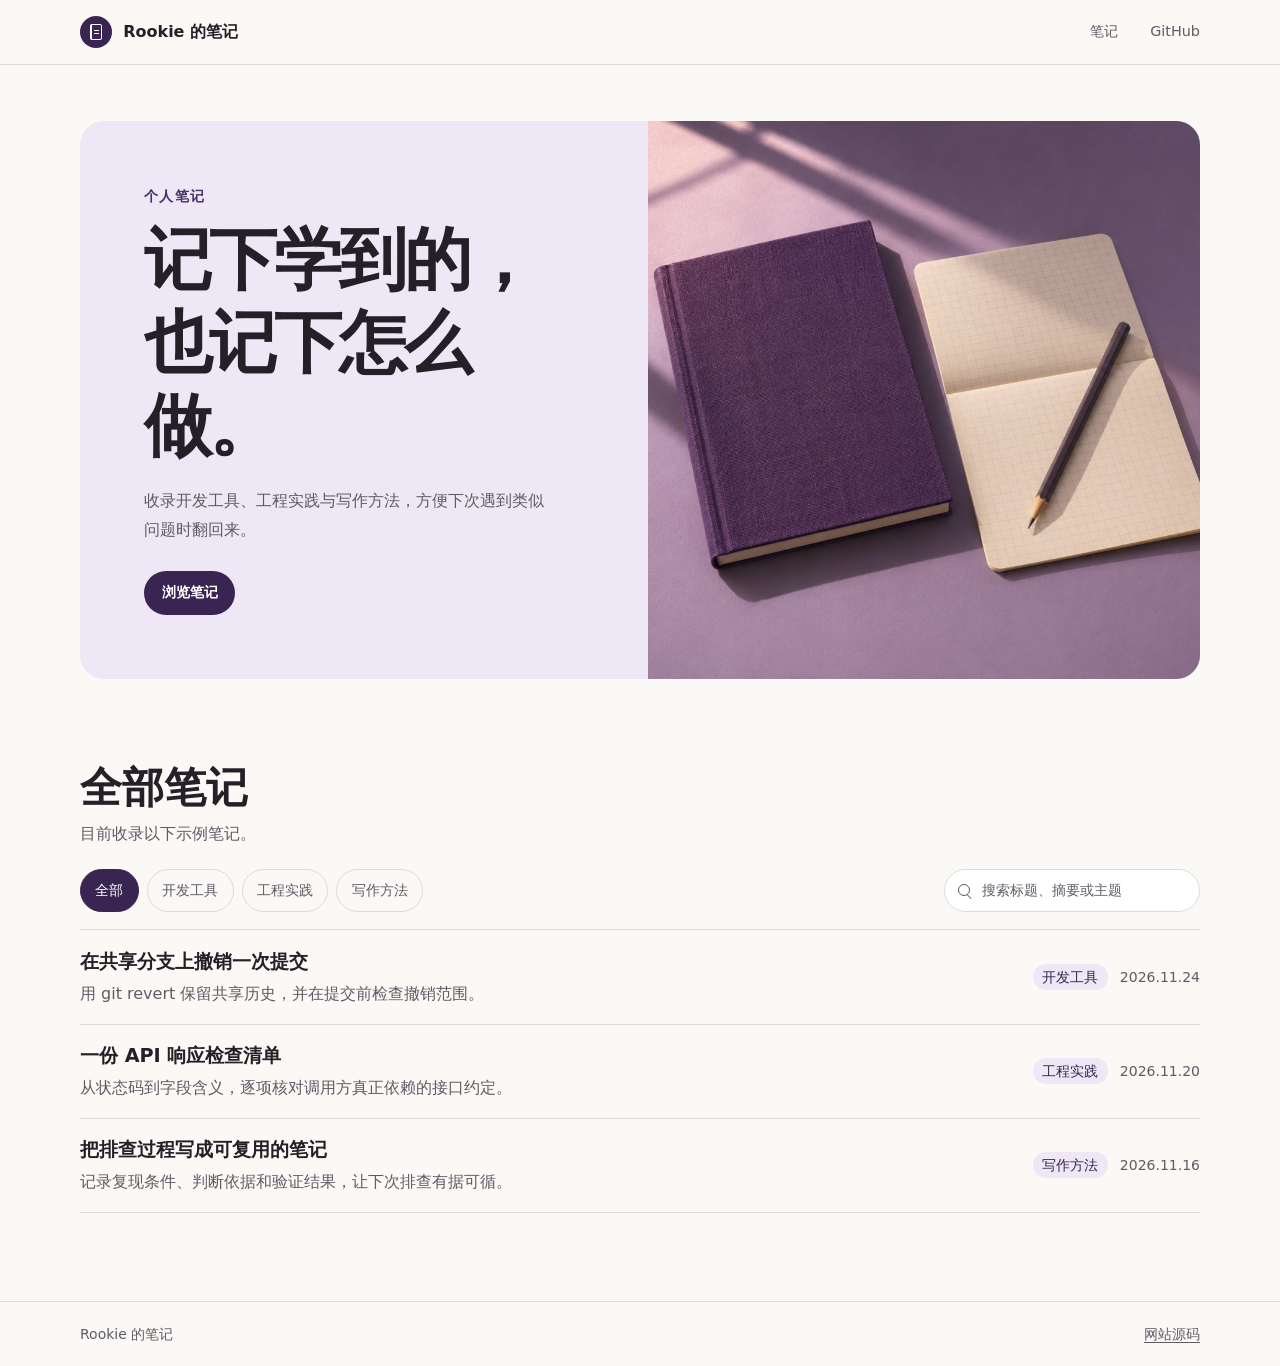
==== index.html @ bf20421d "Replace template homepage with a personal notes site" ====
<!doctype html>
<html lang="zh-CN">
<head>
  <meta charset="utf-8">
  <meta name="viewport" content="width=device-width, initial-scale=1">
  <meta name="description" content="Rookie 的个人笔记，收录开发工具、工程实践与写作方法。">
  <title>Rookie 的笔记</title>
  <link rel="stylesheet" href="assets/notes.css">
  <script src="assets/notes.js" defer></script>
</head>
<body>
  <a class="skip-link" href="#main-content">跳到主要内容</a>
  <header class="topbar">
    <div class="shell topbar-inner">
      <a class="brand" href="index.html" aria-current="page">
        <span class="brand-mark" aria-hidden="true"></span>
        <span>Rookie 的笔记</span>
      </a>
      <nav class="topnav" aria-label="主导航">
        <a href="#notes">笔记</a>
        <a href="https://github.com/rookiefyy/rookiefyy.github.io">GitHub</a>
      </nav>
    </div>
  </header>

  <main id="main-content" class="shell">
    <section class="hero" aria-labelledby="site-title">
      <div class="hero-copy">
        <p class="hero-kicker">个人笔记</p>
        <h1 id="site-title">记下学到的，<br>也记下怎么做。</h1>
        <p class="hero-description">收录开发工具、工程实践与写作方法，方便下次遇到类似问题时翻回来。</p>
        <a class="hero-link" href="#notes">浏览笔记</a>
      </div>
      <div class="hero-image">
        <img src="assets/notebook-cover.jpg" alt="" width="1200" height="900" fetchpriority="high">
      </div>
    </section>

    <section class="notes-section" id="notes" aria-labelledby="notes-title">
      <div class="section-heading">
        <h2 id="notes-title">全部笔记</h2>
        <p>目前收录以下示例笔记。</p>
      </div>

      <div class="note-controls" hidden>
        <div class="topic-filters" role="group" aria-label="按主题筛选">
          <button type="button" data-topic="" aria-pressed="true">全部</button>
          <button type="button" data-topic="开发工具" aria-pressed="false">开发工具</button>
          <button type="button" data-topic="工程实践" aria-pressed="false">工程实践</button>
          <button type="button" data-topic="写作方法" aria-pressed="false">写作方法</button>
        </div>
        <label class="search-box">
          <span class="search-icon" aria-hidden="true"></span>
          <span class="visually-hidden">搜索笔记</span>
          <input type="search" placeholder="搜索标题、摘要或主题">
        </label>
      </div>

      <p class="visually-hidden" id="results-status" role="status"></p>
      <ul class="note-list">
        <li class="note-item">
          <a class="note-link" href="notes/git-safe-rollback.html">
            <span class="note-copy">
              <span class="note-title">在共享分支上撤销一次提交</span>
              <span class="note-summary">用 git revert 保留共享历史，并在提交前检查撤销范围。</span>
            </span>
            <span class="note-meta">
              <span class="topic-label">开发工具</span>
              <time datetime="2026-11-24">2026.11.24</time>
            </span>
          </a>
        </li>
        <li class="note-item">
          <a class="note-link" href="notes/api-response-checklist.html">
            <span class="note-copy">
              <span class="note-title">一份 API 响应检查清单</span>
              <span class="note-summary">从状态码到字段含义，逐项核对调用方真正依赖的接口约定。</span>
            </span>
            <span class="note-meta">
              <span class="topic-label">工程实践</span>
              <time datetime="2026-11-20">2026.11.20</time>
            </span>
          </a>
        </li>
        <li class="note-item">
          <a class="note-link" href="notes/write-reusable-notes.html">
            <span class="note-copy">
              <span class="note-title">把排查过程写成可复用的笔记</span>
              <span class="note-summary">记录复现条件、判断依据和验证结果，让下次排查有据可循。</span>
            </span>
            <span class="note-meta">
              <span class="topic-label">写作方法</span>
              <time datetime="2026-11-16">2026.11.16</time>
            </span>
          </a>
        </li>
      </ul>
      <p class="empty-state" hidden>没有找到匹配的笔记。试试其他关键词或主题。</p>
    </section>
  </main>

  <footer class="site-footer">
    <div class="shell footer-inner"><span>Rookie 的笔记</span><a href="https://github.com/rookiefyy/rookiefyy.github.io">网站源码</a></div>
  </footer>
</body>
</html>
---- assets/notes.css ----
:root {
  color-scheme: light;
  --paper: #faf9f6;
  --ink: #232027;
  --muted: #605a65;
  --line: #ded9e0;
  --purple: #493469;
  --purple-dark: #392452;
  --lavender: #eee8f6;
  --reading: "Noto Serif CJK SC", "Source Han Serif SC", "Songti SC", SimSun, serif;
  font-family: system-ui, "PingFang SC", "Microsoft YaHei", sans-serif;
  line-height: 1.6;
}

*, *::before, *::after {
  box-sizing: border-box;
}

body {
  min-height: 100vh;
  margin: 0;
  display: flex;
  flex-direction: column;
  background: var(--paper);
  color: var(--ink);
}

main {
  flex: 1;
}

a {
  color: inherit;
  text-underline-offset: 0.22em;
}

button, input {
  font: inherit;
}

:focus-visible,
.search-box:focus-within {
  outline: 2px solid var(--purple);
  outline-offset: 3px;
}

.shell {
  width: min(70rem, calc(100% - 3rem));
  margin-inline: auto;
}

.visually-hidden,
.skip-link:not(:focus) {
  position: absolute;
  width: 1px;
  height: 1px;
  padding: 0;
  margin: -1px;
  overflow: hidden;
  clip-path: inset(50%);
  white-space: nowrap;
  border: 0;
}

.skip-link:focus {
  position: absolute;
  z-index: 1;
  top: 0.75rem;
  left: 0.75rem;
  padding: 0.45rem 0.75rem;
  background: var(--paper);
  color: var(--purple);
}

.topbar {
  border-bottom: 1px solid var(--line);
}

.topbar-inner,
.footer-inner {
  display: flex;
  justify-content: space-between;
  align-items: center;
  gap: 1rem;
  min-height: 4rem;
}

.brand,
.topnav {
  display: flex;
  align-items: center;
}

.brand {
  gap: 0.7rem;
  font-weight: 680;
  text-decoration: none;
}

.brand-mark {
  display: grid;
  width: 2rem;
  height: 2rem;
  flex: 0 0 2rem;
  place-items: center;
  border-radius: 50%;
  background: var(--purple-dark);
  color: #fff;
}

.brand-mark::before {
  grid-area: 1 / 1;
  width: 0.75rem;
  height: 0.94rem;
  border: 1px solid;
  border-left-width: 2px;
  border-radius: 2px;
  content: "";
}

.brand-mark::after {
  grid-area: 1 / 1;
  width: 0.33rem;
  height: 0.23rem;
  margin-left: 0.08rem;
  border-block: 1px solid;
  content: "";
}

.topnav {
  gap: clamp(1rem, 3vw, 2rem);
  font-size: 0.9rem;
  color: var(--muted);
}

.topnav a {
  text-decoration: none;
}

.topnav a:hover,
.footer-inner a:hover {
  color: var(--purple);
  text-decoration: underline;
}

.hero {
  display: grid;
  grid-template-columns: 1.03fr 1fr;
  min-height: 23rem;
  margin-top: clamp(1.5rem, 5vw, 3.5rem);
  overflow: hidden;
  border-radius: 1.5rem;
  background: var(--lavender);
}

.hero-copy {
  align-self: center;
  padding: clamp(2rem, 5vw, 4.5rem);
}

.hero-kicker {
  margin: 0 0 0.75rem;
  color: var(--purple);
  font-size: 0.9rem;
  font-weight: 650;
  letter-spacing: 0.09em;
}

.hero h1,
.section-heading h2,
.article h1 {
  margin: 0;
  font-family: var(--reading);
  font-weight: 700;
  line-height: 1.22;
}

.hero h1 {
  font-size: clamp(2.5rem, 5.3vw, 4.3rem);
  letter-spacing: -0.045em;
}

.hero-description {
  max-width: 25rem;
  margin: 1.15rem 0 1.65rem;
  color: var(--muted);
  line-height: 1.8;
}

.hero-link {
  display: inline-flex;
  align-items: center;
  min-height: 2.75rem;
  padding: 0.45rem 1.1rem;
  border-radius: 100vmax;
  background: var(--purple-dark);
  color: #fff;
  font-size: 0.9rem;
  font-weight: 620;
  text-decoration: none;
}

.hero-link:hover {
  background: var(--purple);
}

.hero-image {
  position: relative;
  min-width: 0;
  min-height: 100%;
  margin: 0;
  background: #cfc1e4;
}

.hero-image img,
img.hero-image {
  display: block;
  width: 100%;
  height: 100%;
  object-fit: cover;
}

.hero-image img {
  position: absolute;
  inset: 0;
}

.notes-section {
  padding-block: clamp(2.75rem, 7vw, 5.25rem) clamp(3rem, 7vw, 5.5rem);
}

.section-heading h2 {
  font-size: clamp(1.75rem, 3.5vw, 2.6rem);
}

.section-heading p {
  margin: 0.5rem 0 0;
  color: var(--muted);
}

.note-controls {
  display: flex;
  justify-content: space-between;
  flex-wrap: wrap;
  gap: 0.85rem 1.25rem;
  margin-block: 1.35rem 1.1rem;
}

.note-controls[hidden] {
  display: none;
}

.topic-filters {
  display: flex;
  flex-wrap: wrap;
  gap: 0.5rem;
}

.topic-filters button,
.search-box {
  min-height: 2.7rem;
  border: 1px solid var(--line);
  border-radius: 100vmax;
  background: transparent;
  color: var(--muted);
  font-size: 0.9rem;
}

.topic-filters button {
  padding: 0.35rem 0.9rem;
  cursor: pointer;
}

.topic-filters button:hover {
  border-color: var(--purple);
  color: var(--purple);
}

.topic-filters button[aria-pressed="true"] {
  border-color: var(--purple-dark);
  background: var(--purple-dark);
  color: #fff;
}

.search-box {
  display: flex;
  align-items: center;
  gap: 0.6rem;
  width: min(100%, 16rem);
  padding-inline: 0.8rem;
  background: #fff;
}

.search-icon {
  position: relative;
  width: 0.78rem;
  height: 0.78rem;
  flex: 0 0 0.78rem;
  margin-right: 0.15rem;
  border: 1.5px solid;
  border-radius: 50%;
}

.search-icon::after {
  position: absolute;
  top: 88%;
  left: 79%;
  width: 0.35rem;
  border-bottom: 1.5px solid;
  transform: rotate(45deg);
  transform-origin: left center;
  content: "";
}

.search-box input {
  width: 100%;
  min-width: 0;
  padding: 0.42rem 0;
  border: 0;
  background: transparent;
  color: var(--ink);
}

.search-box input:focus {
  outline: none;
}

.search-box input::placeholder {
  color: var(--muted);
}

.note-list {
  margin: 0;
  padding: 0;
  border-top: 1px solid var(--line);
  list-style: none;
}

.note-item {
  border-bottom: 1px solid var(--line);
}

.note-link {
  display: grid;
  grid-template-columns: minmax(0, 1fr) auto;
  align-items: center;
  gap: 1rem;
  padding-block: 1.05rem;
  text-decoration: none;
}

.note-copy {
  display: grid;
  gap: 0.2rem;
}

.note-title {
  font-size: clamp(1.06rem, 2vw, 1.2rem);
  font-weight: 660;
}

.note-link:hover .note-title {
  color: var(--purple);
  text-decoration: underline;
}

.note-summary,
.empty-state {
  color: var(--muted);
}

.note-meta,
.article-meta {
  display: flex;
  flex-wrap: wrap;
  align-items: center;
  gap: 0.5rem 0.75rem;
  color: var(--muted);
  font-size: 0.875rem;
  font-variant-numeric: tabular-nums;
}

.topic-label {
  padding: 0.1rem 0.6rem;
  border-radius: 100vmax;
  background: var(--lavender);
  color: var(--purple-dark);
  white-space: nowrap;
}

.empty-state {
  margin: 0;
  padding: 1rem 0;
  border-bottom: 1px solid var(--line);
}

.article {
  width: min(100%, 45rem);
  margin-inline: auto;
  padding-block: clamp(2rem, 7vw, 5rem);
}

.article-back,
.article-return a {
  color: var(--purple);
  font-weight: 620;
}

.article-header {
  padding-bottom: 1.5rem;
  border-bottom: 1px solid var(--line);
}

.article h1 {
  margin-top: 0.8rem;
  font-size: clamp(2rem, 5vw, 3.35rem);
  overflow-wrap: anywhere;
}

.article-intro {
  margin: 1rem 0 0;
  color: var(--muted);
  font-size: 1.08rem;
}

.article-body {
  line-height: 1.85;
}

.article-body h2 {
  margin: 1.85rem 0 0.5rem;
  font-size: 1.27rem;
  line-height: 1.4;
}

.article-body p,
.article-body ul,
.article-body ol {
  margin: 0.6rem 0 0;
}

.article-body li + li {
  margin-top: 0.25rem;
}

.article-body a {
  color: var(--purple);
}

.article-body pre {
  overflow-x: auto;
  padding: 0.9rem 1.05rem;
  border: 1px solid var(--line);
  border-radius: 0.65rem;
  background: #f1edf6;
  font-size: 0.9rem;
  line-height: 1.6;
}

.article-body :not(pre) > code {
  padding: 0.04em 0.22em;
  border-radius: 0.2rem;
  background: var(--lavender);
}

.article-return {
  margin-top: 2rem;
  padding-top: 1rem;
  border-top: 1px solid var(--line);
}

.site-footer {
  border-top: 1px solid var(--line);
  color: var(--muted);
  font-size: 0.875rem;
}

@media (max-width: 44rem) {
  .shell {
    width: calc(100% - 2rem);
  }

  .hero {
    grid-template-columns: minmax(0, 1fr);
    min-height: auto;
    border-radius: 1.05rem;
  }

  .hero-copy {
    padding: 1.65rem;
  }

  .hero-image {
    min-height: 0;
    aspect-ratio: 16 / 8;
  }

  .note-link {
    grid-template-columns: minmax(0, 1fr);
    gap: 0.55rem;
  }
}

@media (max-width: 27rem) {
  .search-box {
    width: 100%;
  }
}
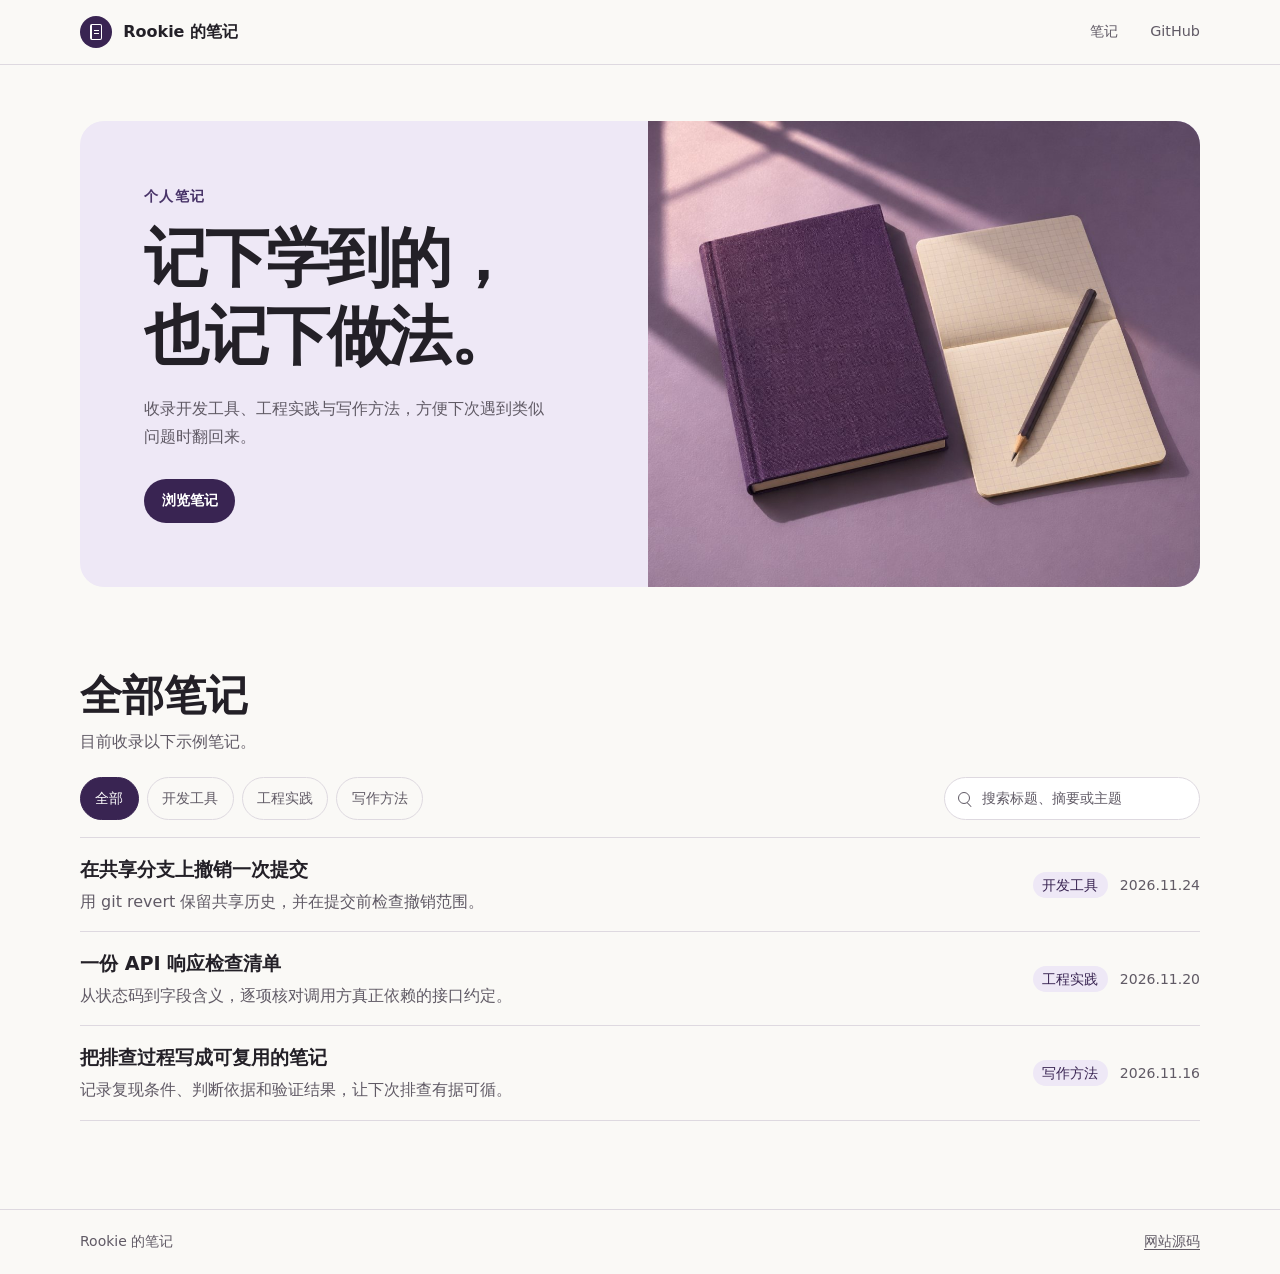
==== commit 599089dd: "Keep the notes homepage headline on two lines" ====
--- a/index.html
+++ b/index.html
@@ -27,7 +27,7 @@
     <section class="hero" aria-labelledby="site-title">
       <div class="hero-copy">
         <p class="hero-kicker">个人笔记</p>
-        <h1 id="site-title">记下学到的，<br>也记下怎么做。</h1>
+        <h1 id="site-title">记下学到的，<br>也记下做法。</h1>
         <p class="hero-description">收录开发工具、工程实践与写作方法，方便下次遇到类似问题时翻回来。</p>
         <a class="hero-link" href="#notes">浏览笔记</a>
       </div>
--- a/assets/notes.css
+++ b/assets/notes.css
@@ -176,7 +176,7 @@
 }
 
 .hero h1 {
-  font-size: clamp(2.5rem, 5.3vw, 4.3rem);
+  font-size: clamp(2.25rem, 5vw, 4rem);
   letter-spacing: -0.045em;
 }
 
@@ -212,17 +212,13 @@
   background: #cfc1e4;
 }
 
-.hero-image img,
-img.hero-image {
+.hero-image img {
+  position: absolute;
+  inset: 0;
   display: block;
   width: 100%;
   height: 100%;
   object-fit: cover;
-}
-
-.hero-image img {
-  position: absolute;
-  inset: 0;
 }
 
 .notes-section {
@@ -400,7 +396,6 @@
   padding-block: clamp(2rem, 7vw, 5rem);
 }
 
-.article-back,
 .article-return a {
   color: var(--purple);
   font-weight: 620;
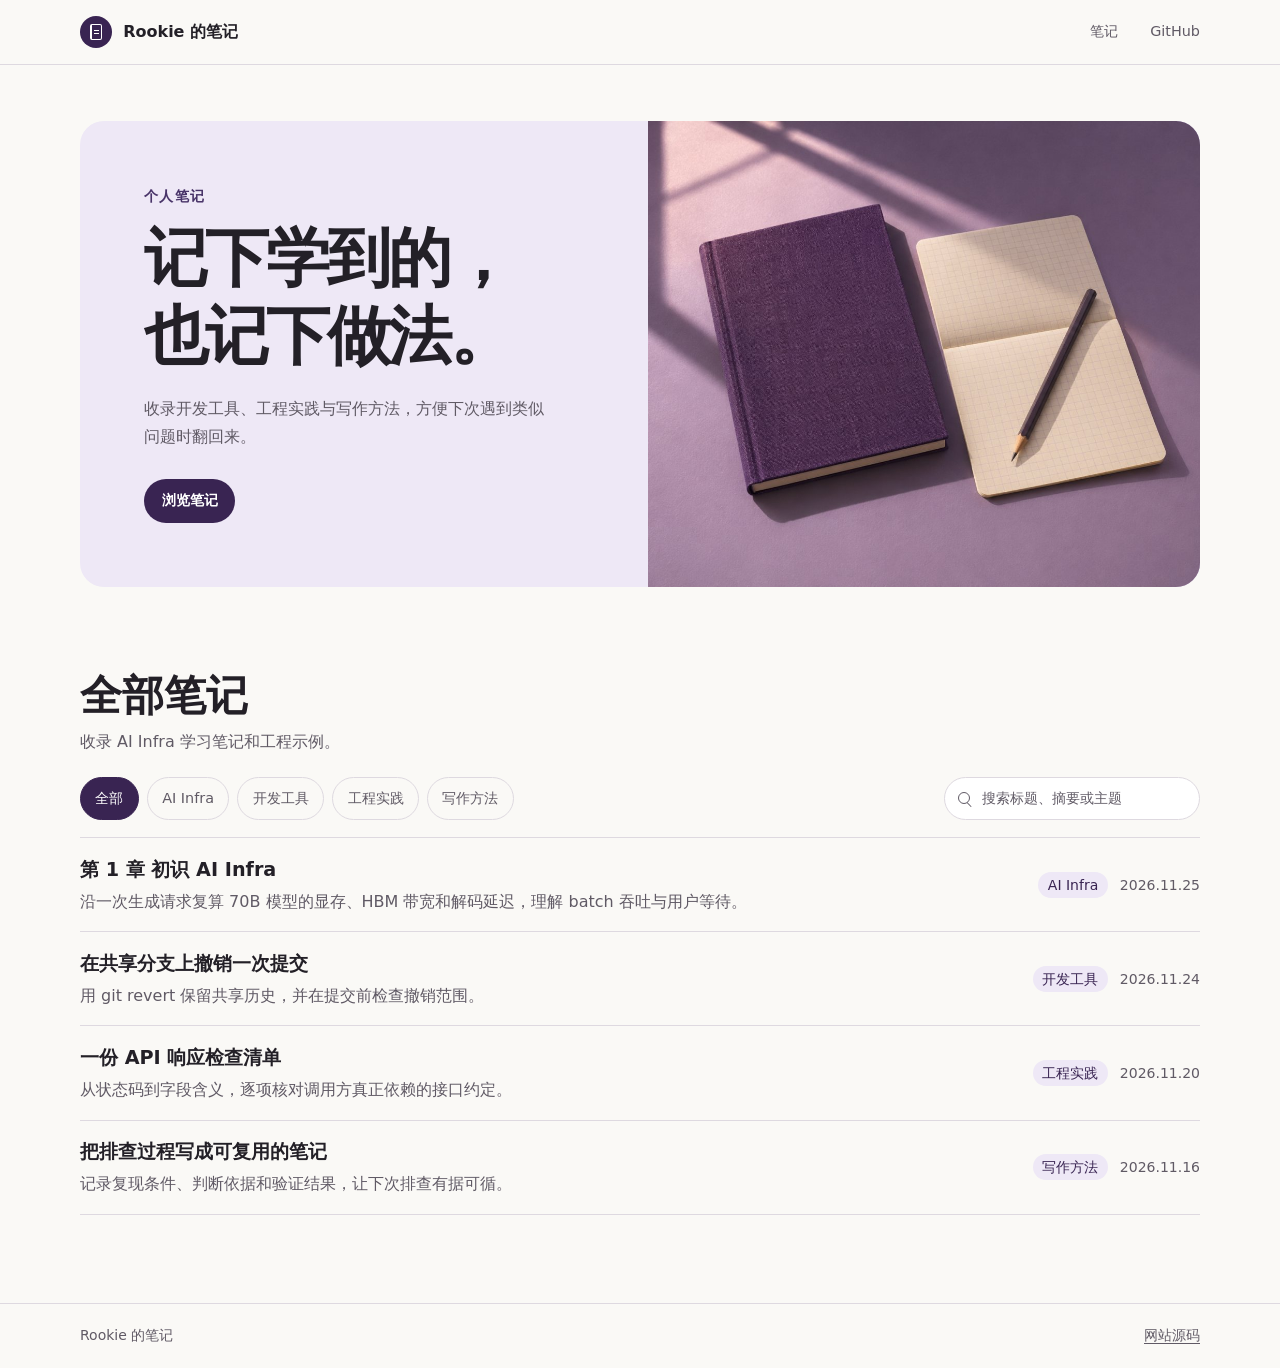
==== commit 25686542: "Add Chapter 1 AI Infra study notes" ====
--- a/index.html
+++ b/index.html
@@ -39,12 +39,13 @@
     <section class="notes-section" id="notes" aria-labelledby="notes-title">
       <div class="section-heading">
         <h2 id="notes-title">全部笔记</h2>
-        <p>目前收录以下示例笔记。</p>
+        <p>收录 AI Infra 学习笔记和工程示例。</p>
       </div>
 
       <div class="note-controls" hidden>
         <div class="topic-filters" role="group" aria-label="按主题筛选">
           <button type="button" data-topic="" aria-pressed="true">全部</button>
+          <button type="button" data-topic="AI Infra" aria-pressed="false">AI Infra</button>
           <button type="button" data-topic="开发工具" aria-pressed="false">开发工具</button>
           <button type="button" data-topic="工程实践" aria-pressed="false">工程实践</button>
           <button type="button" data-topic="写作方法" aria-pressed="false">写作方法</button>
@@ -58,6 +59,18 @@
 
       <p class="visually-hidden" id="results-status" role="status"></p>
       <ul class="note-list">
+        <li class="note-item">
+          <a class="note-link" href="notes/ch01-intro-to-ai-infra.html">
+            <span class="note-copy">
+              <span class="note-title">第 1 章 初识 AI Infra</span>
+              <span class="note-summary">沿一次生成请求复算 70B 模型的显存、HBM 带宽和解码延迟，理解 batch 吞吐与用户等待。</span>
+            </span>
+            <span class="note-meta">
+              <span class="topic-label">AI Infra</span>
+              <time datetime="2026-11-25">2026.11.25</time>
+            </span>
+          </a>
+        </li>
         <li class="note-item">
           <a class="note-link" href="notes/git-safe-rollback.html">
             <span class="note-copy">
